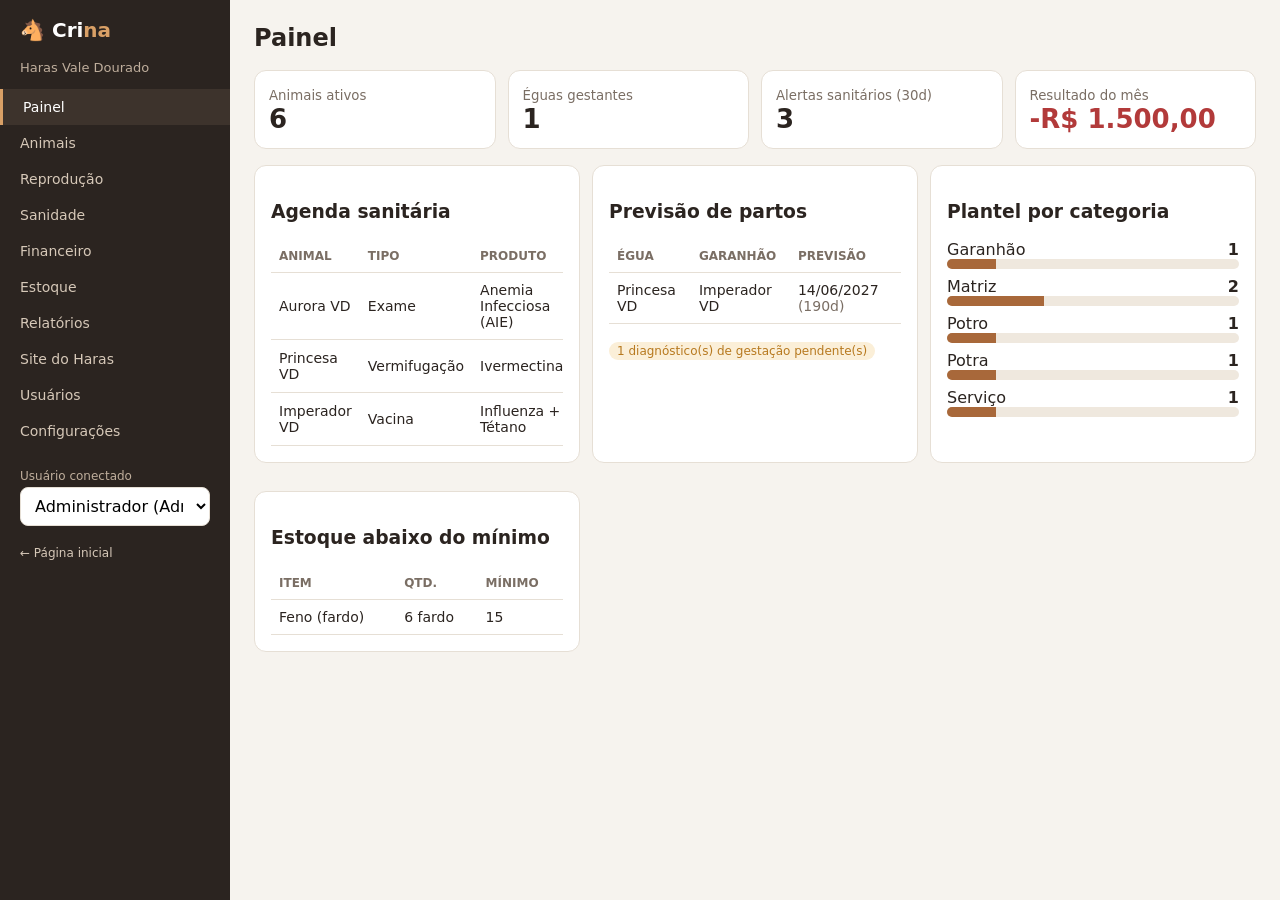
==== app.html @ 9edaeed9 "Crina: sistema de gestão de haras (animais, genealogia, reprodução, sanidade, financeiro, estoque, r" ====
<!doctype html>
<html lang="pt-BR"><head><meta charset="utf-8"><meta name="viewport" content="width=device-width,initial-scale=1">
<title>Crina – Sistema</title><link rel="stylesheet" href="css/style.css"><link rel="manifest" href="manifest.json"><meta name="theme-color" content="#2b2420"></head>
<body><div class="layout">
<aside class="side"><h1>🐴 Cri<span>na</span></h1><div style="padding:0 20px 14px;font-size:13px;color:#bfae9c" id="harasNome"></div>
<nav id="nav"></nav><div id="user" style="padding:20px"></div><div style="padding:0 20px"><a href="index.html" style="padding:0;border:0;background:none;font-size:12px">← Página inicial</a></div></aside>
<main class="main"><div class="top"><div class="row"><button class="sec menu-btn" onclick="document.querySelector('.side').classList.toggle('open')">☰</button><h2 id="title"></h2></div><div class="row" id="actions"></div></div>
<div id="content"></div></main></div>
<script src="js/db.js"></script><script src="js/app.js"></script>
<script>if('serviceWorker' in navigator)navigator.serviceWorker.register('sw.js').catch(()=>{});</script>
</body></html>
---- css/style.css ----
:root{--bg:#f6f3ee;--card:#fff;--ink:#2b2420;--muted:#7a6e64;--line:#e6dfd5;--brand:#7a4b2a;--brand2:#a8683a;--ok:#2f7d4f;--warn:#b7791f;--bad:#b23a3a;--side:#2b2420}
*{box-sizing:border-box}body{margin:0;font-family:system-ui,-apple-system,"Segoe UI",Roboto,sans-serif;background:var(--bg);color:var(--ink)}
a{color:var(--brand)}button,.btn{background:var(--brand);color:#fff;border:0;border-radius:8px;padding:9px 14px;font-size:14px;cursor:pointer;text-decoration:none;display:inline-block}
button:hover,.btn:hover{background:var(--brand2)}.btn.sec,button.sec{background:#efe8de;color:var(--ink)}button.del{background:transparent;color:var(--bad);padding:4px 8px}button.lnk{background:transparent;color:var(--brand);padding:4px 8px}
input,select,textarea{width:100%;padding:8px 10px;border:1px solid var(--line);border-radius:8px;font:inherit;background:#fff}
label{font-size:12px;color:var(--muted);display:block;margin-bottom:4px}
.layout{display:flex;min-height:100vh}.side{width:230px;background:var(--side);color:#eadfd2;flex-shrink:0;padding:18px 0}
.side h1{font-size:20px;margin:0 20px 18px;color:#fff}.side h1 span{color:#d9a066}
.side a{display:block;color:#d6c8b8;padding:10px 20px;text-decoration:none;font-size:14px}.side a.on,.side a:hover{background:#3d332c;color:#fff;border-left:3px solid #d9a066}
.main{flex:1;padding:24px;min-width:0}.top{display:flex;justify-content:space-between;align-items:center;gap:12px;flex-wrap:wrap;margin-bottom:18px}.top h2{margin:0}
.card{background:var(--card);border:1px solid var(--line);border-radius:12px;padding:16px;margin-bottom:16px}
.kpis{display:grid;grid-template-columns:repeat(auto-fit,minmax(170px,1fr));gap:12px;margin-bottom:16px}.kpi{background:#fff;border:1px solid var(--line);border-radius:12px;padding:14px}.kpi b{font-size:26px;display:block}.kpi small{color:var(--muted)}
table{width:100%;border-collapse:collapse;font-size:14px}th,td{text-align:left;padding:9px 8px;border-bottom:1px solid var(--line);vertical-align:middle}th{color:var(--muted);font-weight:600;font-size:12px;text-transform:uppercase}
.tw{overflow-x:auto}.tag{display:inline-block;padding:2px 8px;border-radius:99px;font-size:12px;background:#efe8de}.tag.ok{background:#dff0e5;color:var(--ok)}.tag.warn{background:#fbefd8;color:var(--warn)}.tag.bad{background:#f6dddd;color:var(--bad)}
.grid{display:grid;grid-template-columns:repeat(auto-fit,minmax(200px,1fr));gap:12px}.full{grid-column:1/-1}
.modal{position:fixed;inset:0;background:rgba(0,0,0,.45);display:flex;align-items:flex-start;justify-content:center;padding:30px 12px;overflow:auto;z-index:50}.modal .box{background:#fff;border-radius:14px;max-width:760px;width:100%;padding:20px}
.row{display:flex;gap:8px;align-items:center;flex-wrap:wrap}.muted{color:var(--muted)}.right{text-align:right}
.thumb{width:40px;height:40px;border-radius:8px;object-fit:cover;background:#efe8de;display:inline-block;vertical-align:middle}
.photo{width:180px;height:180px;border-radius:12px;object-fit:cover;background:#efe8de}
.tree{display:grid;grid-template-columns:repeat(3,1fr);gap:8px;align-items:center;font-size:13px}.tree .col{display:flex;flex-direction:column;gap:8px;justify-content:space-around;height:100%}
.tree .n{border:1px solid var(--line);border-radius:8px;padding:8px;background:#fffaf3}.tree .n.m{border-left:4px solid #4a78b5}.tree .n.f{border-left:4px solid #c0577d}
.tabs{display:flex;gap:4px;border-bottom:1px solid var(--line);margin-bottom:12px;flex-wrap:wrap}.tabs button{background:none;color:var(--muted);border-radius:0;border-bottom:2px solid transparent}.tabs button.on{color:var(--brand);border-color:var(--brand)}
.bar{height:10px;background:#efe8de;border-radius:6px;overflow:hidden}.bar i{display:block;height:100%;background:var(--brand2)}
.menu-btn{display:none}
@media(max-width:800px){.side{position:fixed;left:-240px;top:0;bottom:0;z-index:40;transition:.2s}.side.open{left:0}.menu-btn{display:inline-block}.main{padding:16px}}
@media print{.side,.top button,.noprint{display:none!important}.main{padding:0}.card{border:0}}
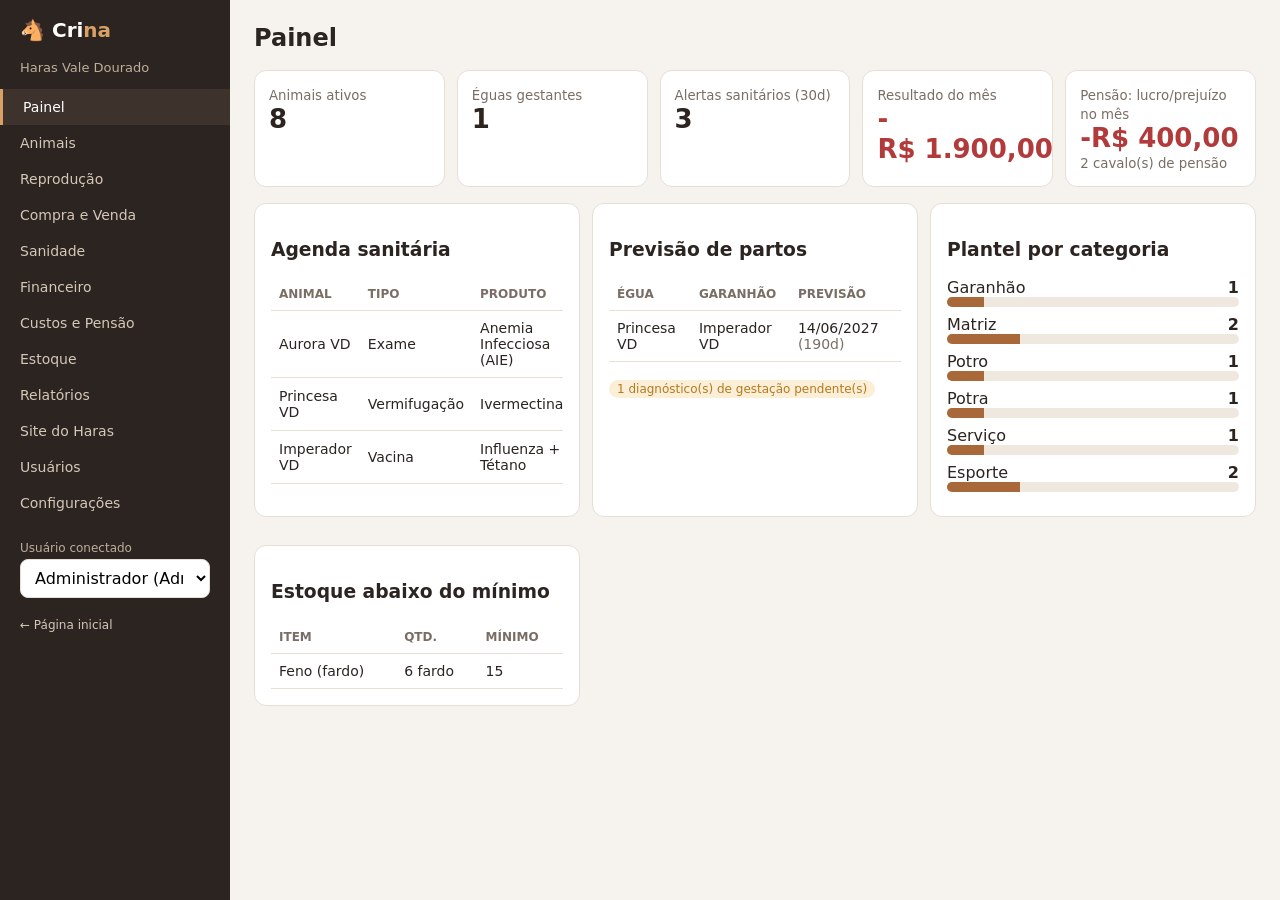
==== commit 2cacef0c: "Importador do backup .db do sistema anterior (cavalos, coberturas, sanidade, compras/vendas e parcel" ====
--- a/app.html
+++ b/app.html
@@ -6,6 +6,6 @@
 <nav id="nav"></nav><div id="user" style="padding:20px"></div><div style="padding:0 20px"><a href="index.html" style="padding:0;border:0;background:none;font-size:12px">← Página inicial</a></div></aside>
 <main class="main"><div class="top"><div class="row"><button class="sec menu-btn" onclick="document.querySelector('.side').classList.toggle('open')">☰</button><h2 id="title"></h2></div><div class="row" id="actions"></div></div>
 <div id="content"></div></main></div>
-<script src="js/db.js"></script><script src="js/app.js"></script>
+<script src="js/db.js"></script><script src="js/app.js"></script><script src="js/importar.js"></script>
 <script>if('serviceWorker' in navigator)navigator.serviceWorker.register('sw.js').catch(()=>{});</script>
 </body></html>
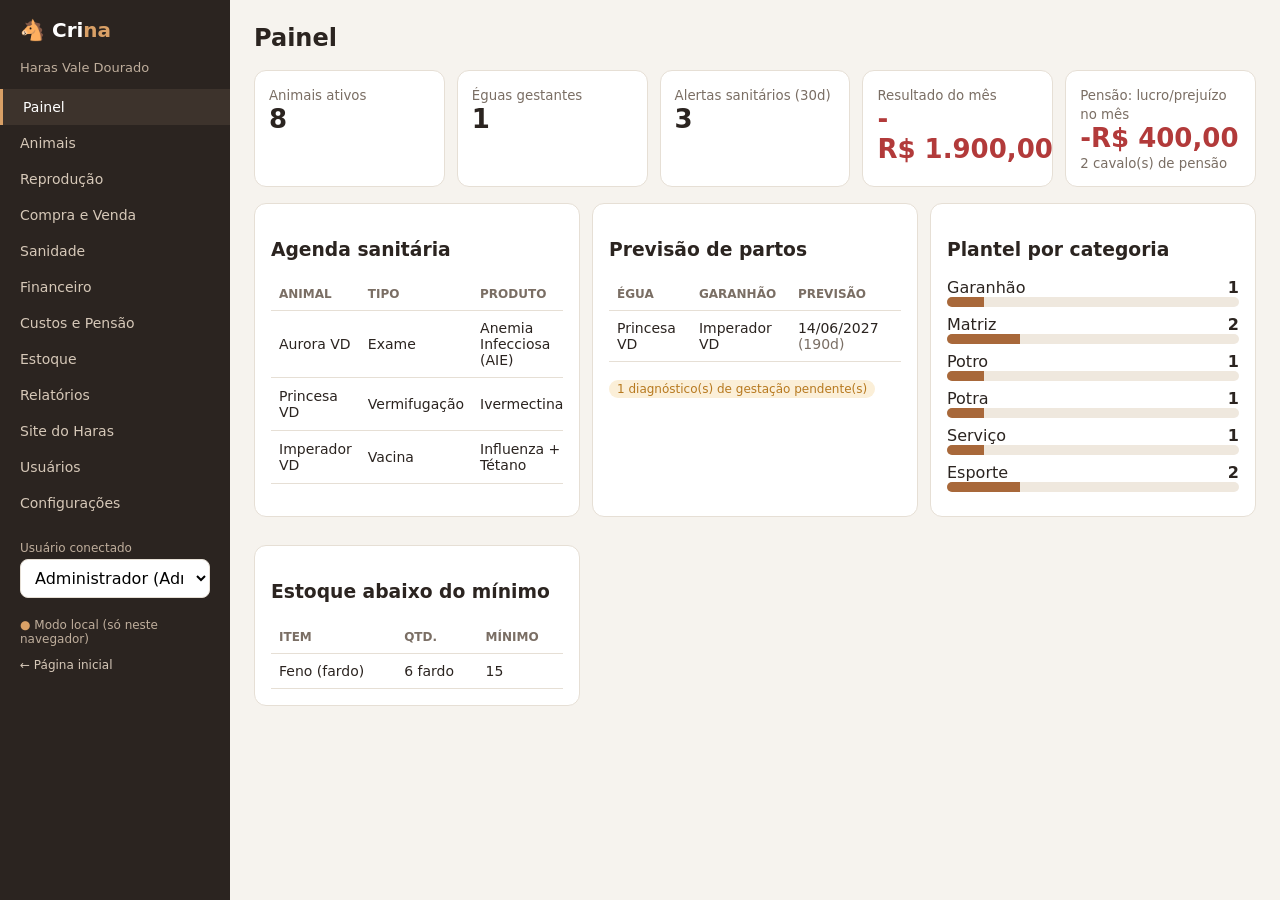
==== commit 3c4fcc2e: "Servidor integrado ao banco do app: leitura ao vivo das tabelas do app, dados do sistema na tabela c" ====
--- a/app.html
+++ b/app.html
@@ -3,9 +3,9 @@
 <title>Crina – Sistema</title><link rel="stylesheet" href="css/style.css"><link rel="manifest" href="manifest.json"><meta name="theme-color" content="#2b2420"></head>
 <body><div class="layout">
 <aside class="side"><h1>🐴 Cri<span>na</span></h1><div style="padding:0 20px 14px;font-size:13px;color:#bfae9c" id="harasNome"></div>
-<nav id="nav"></nav><div id="user" style="padding:20px"></div><div style="padding:0 20px"><a href="index.html" style="padding:0;border:0;background:none;font-size:12px">← Página inicial</a></div></aside>
+<nav id="nav"></nav><div id="user" style="padding:20px"></div><div id="syncStatus" style="padding:0 20px 12px;font-size:12px;color:#bfae9c"></div><div style="padding:0 20px"><a href="index.html" style="padding:0;border:0;background:none;font-size:12px">← Página inicial</a></div></aside>
 <main class="main"><div class="top"><div class="row"><button class="sec menu-btn" onclick="document.querySelector('.side').classList.toggle('open')">☰</button><h2 id="title"></h2></div><div class="row" id="actions"></div></div>
 <div id="content"></div></main></div>
-<script src="js/db.js"></script><script src="js/app.js"></script><script src="js/importar.js"></script>
+<script src="js/db.js"></script><script src="js/sync.js"></script><script src="js/app.js"></script><script src="js/importar.js"></script>
 <script>if('serviceWorker' in navigator)navigator.serviceWorker.register('sw.js').catch(()=>{});</script>
 </body></html>
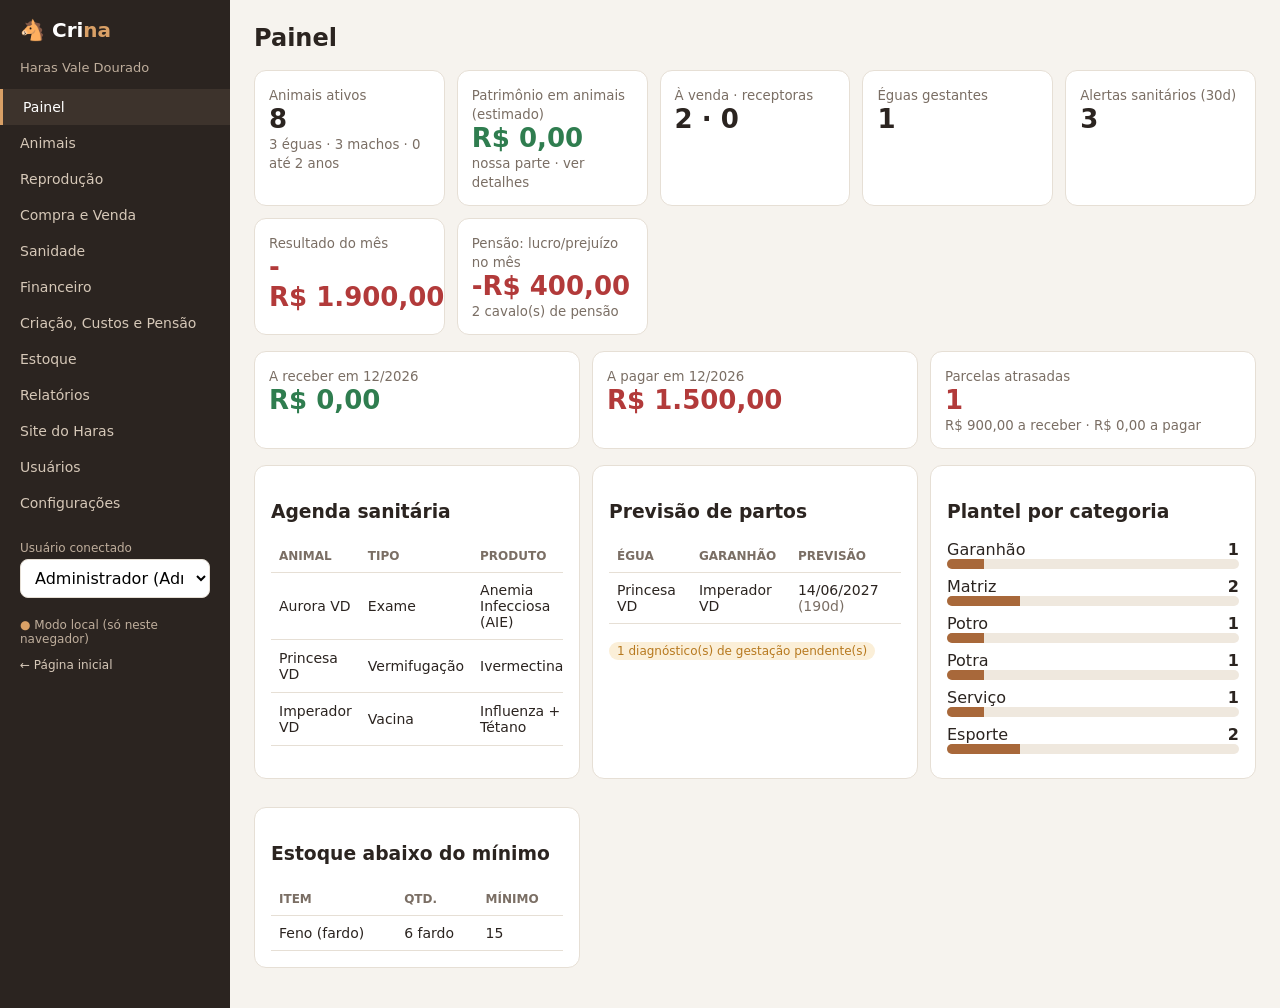
==== commit 86401ee0: "Patrimônio estimado dos animais de criação (nossa parte), por categoria e por animal; suporte a dado" ====
--- a/app.html
+++ b/app.html
@@ -6,6 +6,6 @@
 <nav id="nav"></nav><div id="user" style="padding:20px"></div><div id="syncStatus" style="padding:0 20px 12px;font-size:12px;color:#bfae9c"></div><div style="padding:0 20px"><a href="index.html" style="padding:0;border:0;background:none;font-size:12px">← Página inicial</a></div></aside>
 <main class="main"><div class="top"><div class="row"><button class="sec menu-btn" onclick="document.querySelector('.side').classList.toggle('open')">☰</button><h2 id="title"></h2></div><div class="row" id="actions"></div></div>
 <div id="content"></div></main></div>
-<script src="js/db.js"></script><script src="js/sync.js"></script><script src="js/app.js"></script><script src="js/importar.js"></script>
+<script src="js/dados-iniciais.js" onerror="void 0"></script><script src="js/db.js"></script><script src="js/sync.js"></script><script src="js/app.js"></script><script src="js/importar.js"></script>
 <script>if('serviceWorker' in navigator)navigator.serviceWorker.register('sw.js').catch(()=>{});</script>
 </body></html>
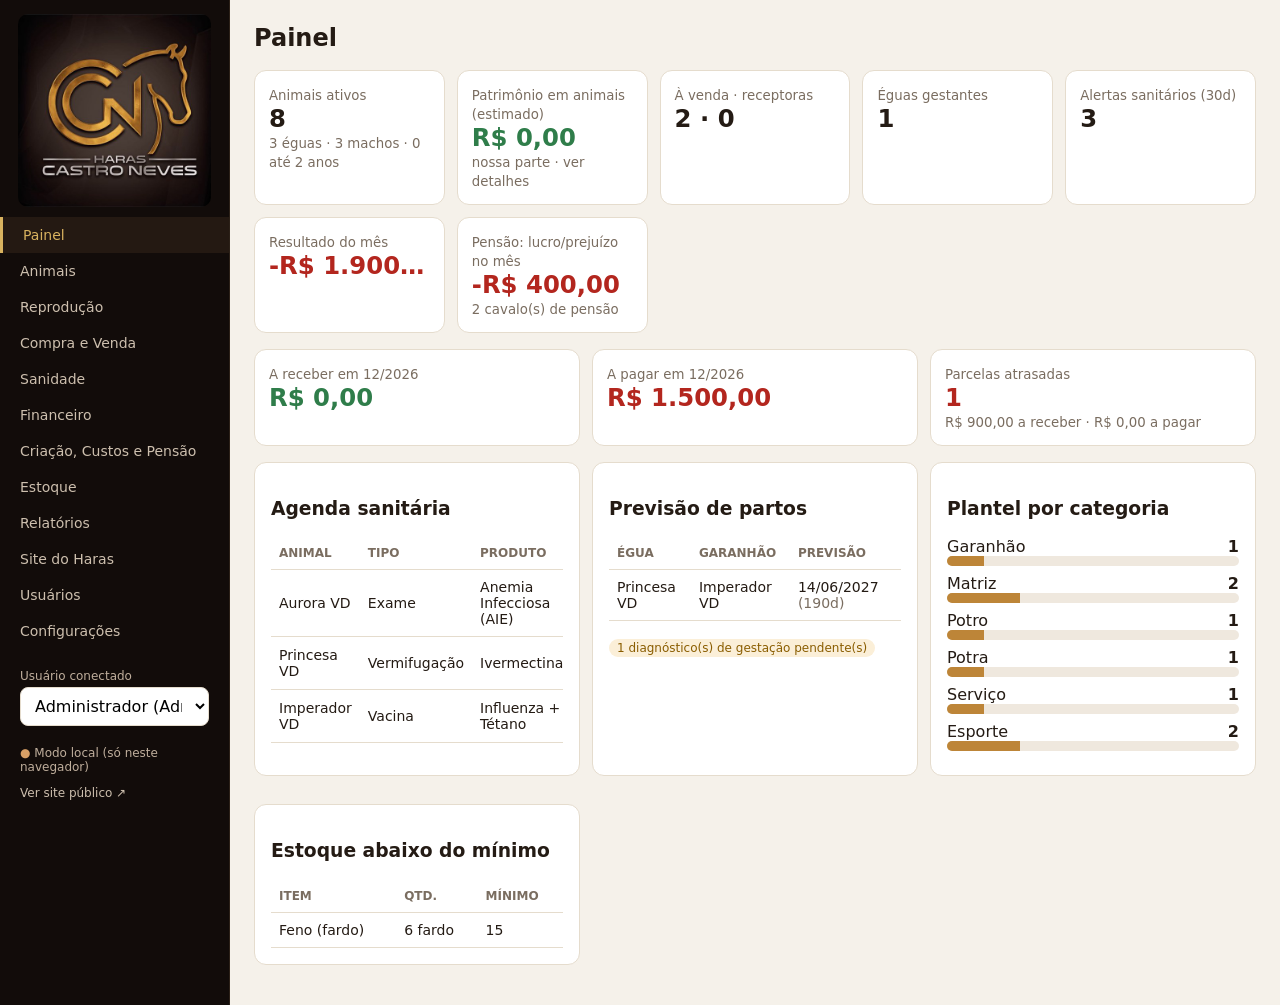
==== commit 8bd56bcf: "Identidade do Haras Castro Neves (logo e cores), sistema abre direto no link, tela de login com o lo" ====
--- a/app.html
+++ b/app.html
@@ -1,11 +1,2 @@
 <!doctype html>
-<html lang="pt-BR"><head><meta charset="utf-8"><meta name="viewport" content="width=device-width,initial-scale=1">
-<title>Crina – Sistema</title><link rel="stylesheet" href="css/style.css"><link rel="manifest" href="manifest.json"><meta name="theme-color" content="#2b2420"></head>
-<body><div class="layout">
-<aside class="side"><h1>🐴 Cri<span>na</span></h1><div style="padding:0 20px 14px;font-size:13px;color:#bfae9c" id="harasNome"></div>
-<nav id="nav"></nav><div id="user" style="padding:20px"></div><div id="syncStatus" style="padding:0 20px 12px;font-size:12px;color:#bfae9c"></div><div style="padding:0 20px"><a href="index.html" style="padding:0;border:0;background:none;font-size:12px">← Página inicial</a></div></aside>
-<main class="main"><div class="top"><div class="row"><button class="sec menu-btn" onclick="document.querySelector('.side').classList.toggle('open')">☰</button><h2 id="title"></h2></div><div class="row" id="actions"></div></div>
-<div id="content"></div></main></div>
-<script src="js/dados-iniciais.js" onerror="void 0"></script><script src="js/db.js"></script><script src="js/sync.js"></script><script src="js/app.js"></script><script src="js/importar.js"></script>
-<script>if('serviceWorker' in navigator)navigator.serviceWorker.register('sw.js').catch(()=>{});</script>
-</body></html>
+<html lang="pt-BR"><head><meta charset="utf-8"><meta http-equiv="refresh" content="0;url=index.html"><title>Haras Castro Neves</title></head><body><a href="index.html">Abrir o sistema</a><script>location.replace('index.html'+location.hash)</script></body></html>
